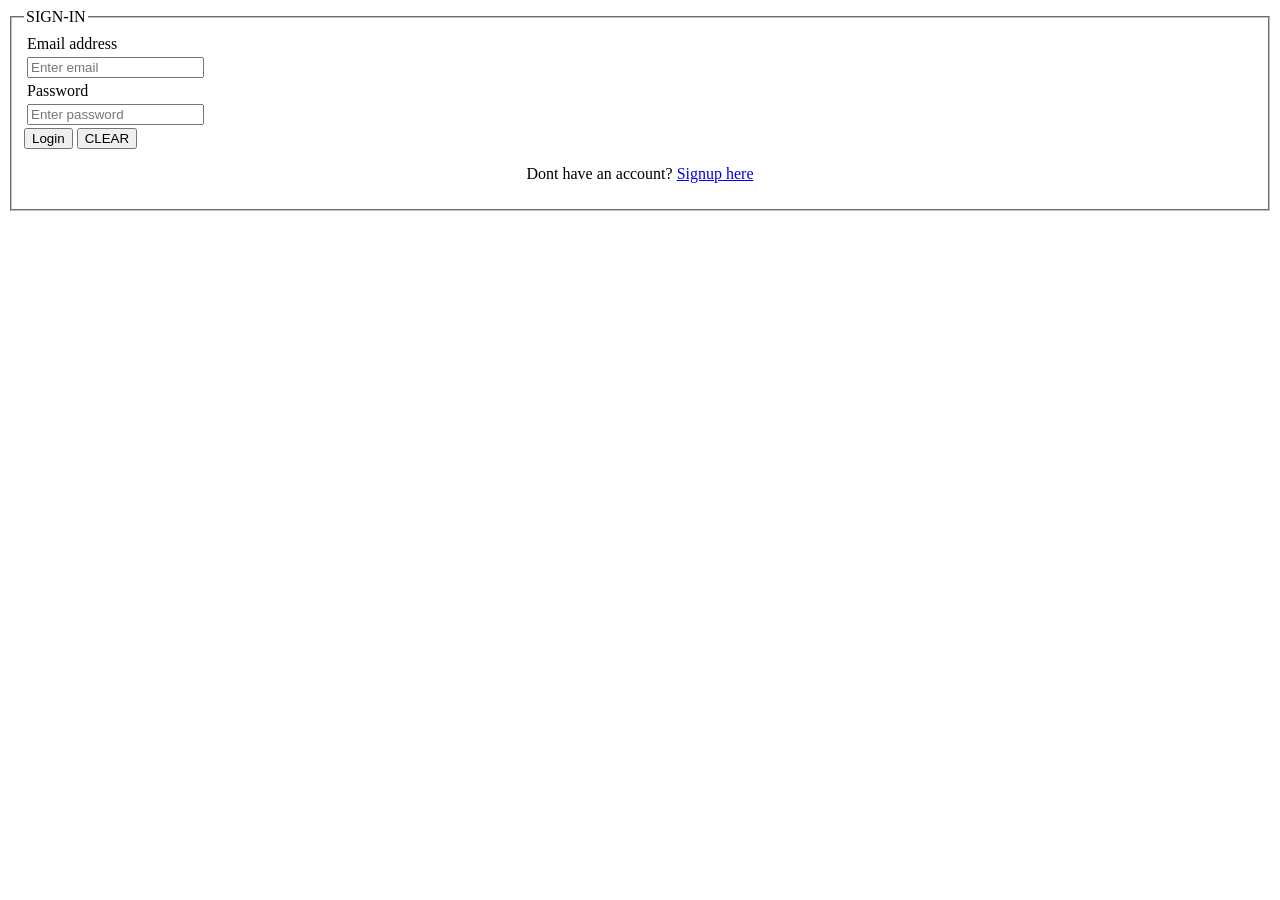
==== practice/Page/signin.html @ 9733b314 "done" ====
<!DOCTYPE html>
<html lang="en">
<head>
    <meta charset="UTF-8">
    <title>Sign In</title>
    <link rel="stylesheet" href="../Design/Style.css">
    <script src="../JS/Script.js"></script>
</head>
<body>
    <div class="container">
        <form onsubmit="return validateLogin()">
            <fieldset>
                <legend>SIGN-IN</legend>
                <table>
                    <tr>
                        <td><label for="Email">Email address</label></td>
                    </tr>
                    <tr>
                        <td><input type="email" id="Email" name="Email" placeholder="Enter email"></td>
                    </tr>
                    <tr>
                        <td><label for="Password">Password</label></td>
                    </tr>
                    <tr>
                        <td><input type="password" id="Password" name="Password" placeholder="Enter password"></td>
                    </tr>
                </table>
                <div class="form-actions">
                    <input type="submit" value="Login">
                    <input type="reset" value="CLEAR">
                </div>

                <div class="redirect-link" style="margin-top: 15px; text-align: center;">
                        <p>Dont have an account? <a href="Resgistration.html">Signup here</a></p>
                    </div>
            </fieldset>
        </form>
    </div>
</body>
</html>
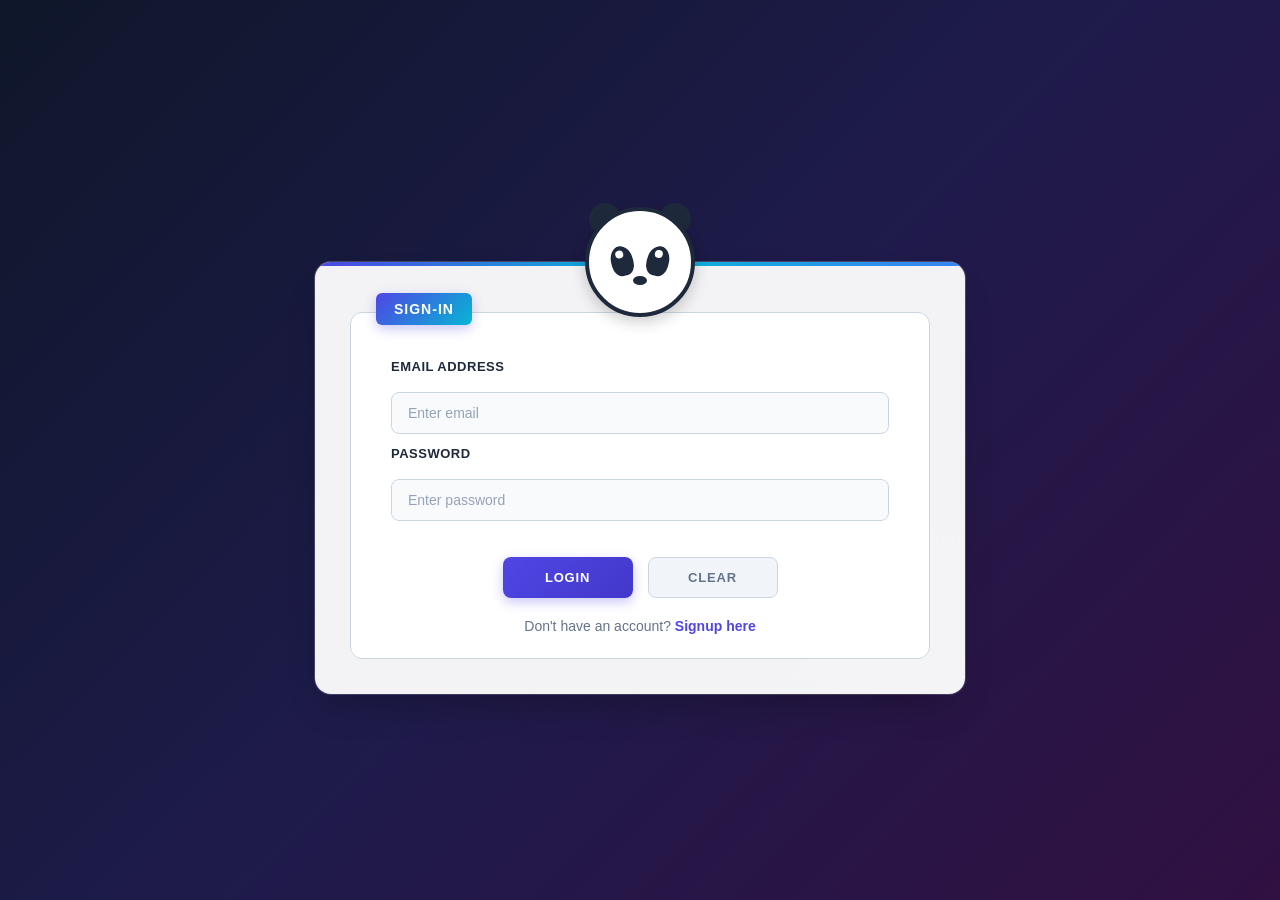
==== commit 673fc692: "update" ====
--- a/practice/Page/signin.html
+++ b/practice/Page/signin.html
@@ -7,11 +7,25 @@
     <script src="../JS/Script.js"></script>
 </head>
 <body>
-    <div class="container">
+    <!-- Panda Animation -->
+    <div class="panda-wrap">
+        <div class="panda">
+            <div class="ear-l"></div>
+            <div class="ear-r"></div>
+            <div class="eye-l"></div>
+            <div class="eye-r"></div>
+            <div class="nose"></div>
+            <div class="paw-l"></div>
+            <div class="paw-r"></div>
+        </div>
+    </div>
+
+    <!-- Form Container -->
+    <div class="container" style="position: relative; z-index: 2;">
         <form onsubmit="return validateLogin()">
-            <fieldset>
-                <legend>SIGN-IN</legend>
-                <table>
+            <fieldset style="position: relative; margin-top: 15px;">
+                <legend style="position: absolute; top: -20px; left: 15px;">SIGN-IN</legend>
+                <table style="margin-top: 10px;">
                     <tr>
                         <td><label for="Email">Email address</label></td>
                     </tr>
@@ -30,9 +44,9 @@
                     <input type="reset" value="CLEAR">
                 </div>
 
-                <div class="redirect-link" style="margin-top: 15px; text-align: center;">
-                        <p>Dont have an account? <a href="Resgistration.html">Signup here</a></p>
-                    </div>
+                <div class="redirect-link">
+                    <p>Don't have an account? <a href="Resgistration.html">Signup here</a></p>
+                </div>
             </fieldset>
         </form>
     </div>
--- a/practice/Design/Style.css
+++ b/practice/Design/Style.css
@@ -0,0 +1,425 @@
+/* --- Global Reset & Typography --- */
+* {
+    margin: 0;
+    padding: 0;
+    box-sizing: border-box;
+    font-family: 'Inter', 'Segoe UI', -apple-system, BlinkMacSystemFont, sans-serif;
+}
+
+:root {
+    --primary: #4f46e5;
+    --primary-hover: #4338ca;
+    --primary-light: rgba(79, 70, 229, 0.1);
+    --bg-gradient: linear-gradient(135deg, #0f172a 0%, #1e1b4b 50%, #311042 100%);
+    --card-bg: rgba(255, 255, 255, 0.95);
+    --text-main: #1e293b;
+    --text-muted: #64748b;
+    --border-color: #cbd5e1;
+    --transition-smooth: all 0.4s cubic-bezier(0.16, 1, 0.3, 1);
+}
+
+body {
+    background: var(--bg-gradient);
+    background-attachment: fixed;
+    min-height: 100vh;
+    display: flex;
+    flex-direction: column;
+    justify-content: center;
+    align-items: center;
+    padding: 20px;
+    overflow-x: hidden;
+}
+
+/* --- Page Transition Animations (Before/After State) --- */
+.page-transition {
+    animation: zoomInSmooth 0.7s cubic-bezier(0.16, 1, 0.3, 1) forwards;
+}
+
+.page-exit {
+    animation: zoomOutSmooth 0.5s cubic-bezier(0.16, 1, 0.3, 1) forwards;
+}
+
+@keyframes zoomInSmooth {
+    0% {
+        opacity: 0;
+        transform: translateY(30px) scale(0.96);
+        filter: blur(4px);
+    }
+    100% {
+        opacity: 1;
+        transform: translateY(0) scale(1);
+        filter: blur(0);
+    }
+}
+
+@keyframes zoomOutSmooth {
+    0% {
+        opacity: 1;
+        transform: translateY(0) scale(1);
+        filter: blur(0);
+    }
+    100% {
+        opacity: 0;
+        transform: translateY(-30px) scale(0.96);
+        filter: blur(4px);
+    }
+}
+
+/* --- Container Box Design --- */
+.container {
+    background: var(--card-bg);
+    backdrop-filter: blur(12px);
+    padding: 35px;
+    border-radius: 16px;
+    box-shadow: 0 20px 40px -15px rgba(0, 0, 0, 0.3), 0 0 0 1px rgba(255, 255, 255, 0.2);
+    width: 100%;
+    max-width: 650px;
+    position: relative;
+    overflow: hidden;
+}
+
+/* Sign-in page er jnno size adjust */
+body:has(title:contains("Sign In")) .container {
+    max-width: 440px;
+}
+
+/* --- Decorative Top Border Accent --- */
+.container::before {
+    content: '';
+    position: absolute;
+    top: 0;
+    left: 0;
+    right: 0;
+    height: 4px;
+    background: linear-gradient(90deg, #4f46e5, #06b6d4, #3b82f6);
+}
+
+/* --- Fieldset & Colorful Legend Styling --- */
+fieldset {
+    border: 1px solid var(--border-color);
+    border-radius: 12px;
+    padding: 24px;
+    transition: var(--transition-smooth);
+    background: #ffffff;
+}
+
+fieldset:hover {
+    border-color: var(--primary);
+    box-shadow: 0 8px 25px rgba(79, 70, 229, 0.08);
+}
+
+legend {
+    font-weight: 700;
+    color: #ffffff;
+    background: linear-gradient(135deg, #4f46e5, #06b6d4);
+    padding: 8px 18px;
+    font-size: 14px;
+    letter-spacing: 1px;
+    text-transform: uppercase;
+    border-radius: 6px;
+    box-shadow: 0 4px 12px rgba(79, 70, 229, 0.3);
+    margin-left: 10px;
+}
+
+/* --- Table & Form Layout --- */
+table {
+    width: 100%;
+    border-collapse: separate;
+    border-spacing: 16px 12px;
+    margin-bottom: 10px;
+}
+
+td {
+    vertical-align: top;
+}
+
+label {
+    display: block;
+    font-size: 13px;
+    font-weight: 600;
+    color: var(--text-main);
+    margin-bottom: 6px;
+    text-transform: uppercase;
+    letter-spacing: 0.5px;
+}
+
+/* --- Input Fields Styling --- */
+input[type="text"],
+input[type="email"],
+input[type="password"],
+input[type="number"],
+input[type="date"],
+input[type="tel"] {
+    width: 100%;
+    padding: 12px 16px;
+    border: 1.5px solid var(--border-color);
+    border-radius: 8px;
+    font-size: 14px;
+    color: var(--text-main);
+    background-color: #f8fafc;
+    outline: none;
+    transition: var(--transition-smooth);
+}
+
+input:focus {
+    border-color: var(--primary);
+    background-color: #ffffff;
+    box-shadow: 0 0 0 4px var(--primary-light), 0 4px 12px rgba(79, 70, 229, 0.1);
+    transform: translateY(-1px);
+}
+
+input::placeholder {
+    color: #94a3b8;
+}
+
+input[type="radio"], input[type="checkbox"] {
+    accent-color: var(--primary);
+    cursor: pointer;
+    margin-right: 6px;
+}
+
+/* --- Buttons Styling --- */
+.form-actions {
+    display: flex;
+    gap: 15px;
+    justify-content: center;
+    margin-top: 24px;
+}
+
+input[type="submit"],
+input[type="reset"] {
+    padding: 12px 28px;
+    font-size: 13px;
+    font-weight: 700;
+    border: none;
+    border-radius: 8px;
+    cursor: pointer;
+    transition: var(--transition-smooth);
+    min-width: 130px;
+    text-transform: uppercase;
+    letter-spacing: 0.8px;
+    position: relative;
+}
+
+input[type="submit"] {
+    background: linear-gradient(135deg, #4f46e5 0%, #4338ca 100%);
+    color: white;
+    box-shadow: 0 4px 12px rgba(79, 70, 229, 0.3);
+}
+
+input[type="submit"]:hover {
+    background: linear-gradient(135deg, #4338ca 0%, #3730a3 100%);
+    transform: translateY(-2px);
+    box-shadow: 0 6px 20px rgba(79, 70, 229, 0.4);
+}
+
+.btn-clicked {
+    transform: scale(0.95) !important;
+    transition: transform 0.1s ease !important;
+}
+
+input[type="reset"] {
+    background-color: #f1f5f9;
+    color: var(--text-muted);
+    border: 1px solid var(--border-color);
+}
+
+input[type="reset"]:hover {
+    background-color: #e2e8f0;
+    color: var(--text-main);
+    transform: translateY(-2px);
+}
+
+/* --- Redirect Links Styling --- */
+.redirect-link {
+    margin-top: 20px;
+    text-align: center;
+}
+
+.redirect-link p {
+    font-size: 14px;
+    color: var(--text-muted);
+}
+
+a {
+    text-decoration: none;
+}
+
+.redirect-link a {
+    color: var(--primary);
+    font-weight: 600;
+    transition: var(--transition-smooth);
+    display: inline-block;
+    position: relative;
+}
+
+.redirect-link a::after {
+    content: '';
+    position: absolute;
+    width: 0;
+    height: 2px;
+    bottom: -2px;
+    left: 0;
+    background-color: var(--primary);
+    transition: width 0.3s ease;
+}
+
+.redirect-link a:hover::after {
+    width: 100%;
+}
+
+.redirect-link a:hover {
+    color: #3730a3;
+    transform: translateY(-1px);
+}
+
+/* --- Responsive Layout for Mobile Devices --- */
+@media (max-width: 600px) {
+    body {
+        padding: 10px;
+    }
+    .container {
+        padding: 20px;
+    }
+    table, tr, td {
+        display: block;
+        width: 100%;
+    }
+    table {
+        border-spacing: 0;
+    }
+    td {
+        margin-bottom: 12px;
+    }
+    .form-actions {
+        flex-direction: column;
+    }
+    input[type="submit"],
+    input[type="reset"] {
+        width: 100%;
+    }
+}
+/* =========================================
+   PANDA MASCOT ANIMATION (For Sign In)
+   ========================================= */
+.panda-wrap {
+    display: flex;
+    justify-content: center;
+    margin-bottom: -55px; /* এটি বাড়িয়ে দেওয়া হয়েছে যাতে পান্ডা আরও উপরে উঠে আসে */
+    position: relative;
+    z-index: 10;          /* ফর্মের ওপর সঠিকভাবে ভেসে থাকার জন্য z-index বাড়িয়ে দেওয়া হলো */
+}
+.panda {
+    width: 110px;
+    height: 110px;
+    background: #ffffff;
+    border-radius: 50%;
+    border: 4px solid #1e293b;
+    position: relative;
+    box-shadow: 0px 5px 15px rgba(0,0,0,0.2);
+}
+.panda .ear-l, .panda .ear-r {
+    position: absolute;
+    width: 32px; height: 32px;
+    background: #1e293b;
+    border-radius: 50%;
+    top: -8px; z-index: -1;
+}
+.panda .ear-l { left: 0px; transform: rotate(-30deg); }
+.panda .ear-r { right: 0px; transform: rotate(30deg); }
+
+.panda .eye-l, .panda .eye-r {
+    position: absolute;
+    width: 22px; height: 30px;
+    background: #1e293b;
+    border-radius: 50% 50% 40% 40%;
+    top: 35px;
+}
+.panda .eye-l { left: 22px; transform: rotate(-15deg); }
+.panda .eye-r { right: 22px; transform: rotate(15deg); }
+
+.panda .eye-l::before, .panda .eye-r::before {
+    content: '';
+    position: absolute;
+    width: 8px; height: 8px;
+    background: #fff;
+    border-radius: 50%;
+    top: 4px; left: 6px;
+}
+.panda .nose {
+    position: absolute;
+    width: 14px; height: 9px;
+    background: #1e293b;
+    border-radius: 50%;
+    top: 65px; left: 50%;
+    transform: translateX(-50%);
+}
+.panda .paw-l, .panda .paw-r {
+    position: absolute;
+    width: 35px; height: 35px;
+    background: #1e293b;
+    border-radius: 50%;
+    bottom: -20px;
+    transition: 0.4s ease-in-out;
+    z-index: 10;
+    opacity: 0;
+}
+.panda .paw-l { left: 15px; }
+.panda .paw-r { right: 15px; }
+
+/* পাসওয়ার্ড ফিল্ডে ক্লিক করলে এই ক্লাসটি যুক্ত হবে */
+.show-paws .paw-l {
+    bottom: 35px;
+    left: 20px;
+    opacity: 1;
+}
+.show-paws .paw-r {
+    bottom: 35px;
+    right: 20px;
+    opacity: 1;
+}
+
+/* =========================================
+   LAMP ANIMATION (For Registration)
+   ========================================= */
+/* --- Lamp Post moved to Left & Interactive Form --- */
+/* --- Left Side Lamp (No Text) --- */
+/* --- Larger Lamp Post on the Left --- */
+.lamp-wrap {
+    position: fixed;
+    top: 30px;
+    left: 40px;
+    display: flex;
+    flex-direction: column;
+    align-items: center;
+    cursor: pointer;
+    z-index: 100;
+    transform: scale(1.6); /* পুরো ল্যাম্পটিকে একবারে ১.৬ গুণ বড় করার জন্য */
+    transform-origin: top center;
+    transition: transform 0.3s ease;
+}
+
+.lamp-wrap:hover {
+    transform: scale(1.75); /* হোভার করলে আরও একটু বড় হবে */
+}
+
+/* পুরো পেজের কন্টেইনার এবং হেডার একসাথে হাইড/শো করার জন্য */
+.page-hidden {
+    opacity: 0;
+    visibility: hidden;
+    transform: translateY(-30px);
+    transition: all 0.6s cubic-bezier(0.16, 1, 0.3, 1);
+    pointer-events: none;
+}
+
+.page-visible {
+    opacity: 1;
+    visibility: visible;
+    transform: translateY(0);
+    pointer-events: auto;
+}
+
+/* পেজ লেআউট মেইনটেইন করার জন্য বডি পজিশন */
+body {
+    position: relative;
+}
